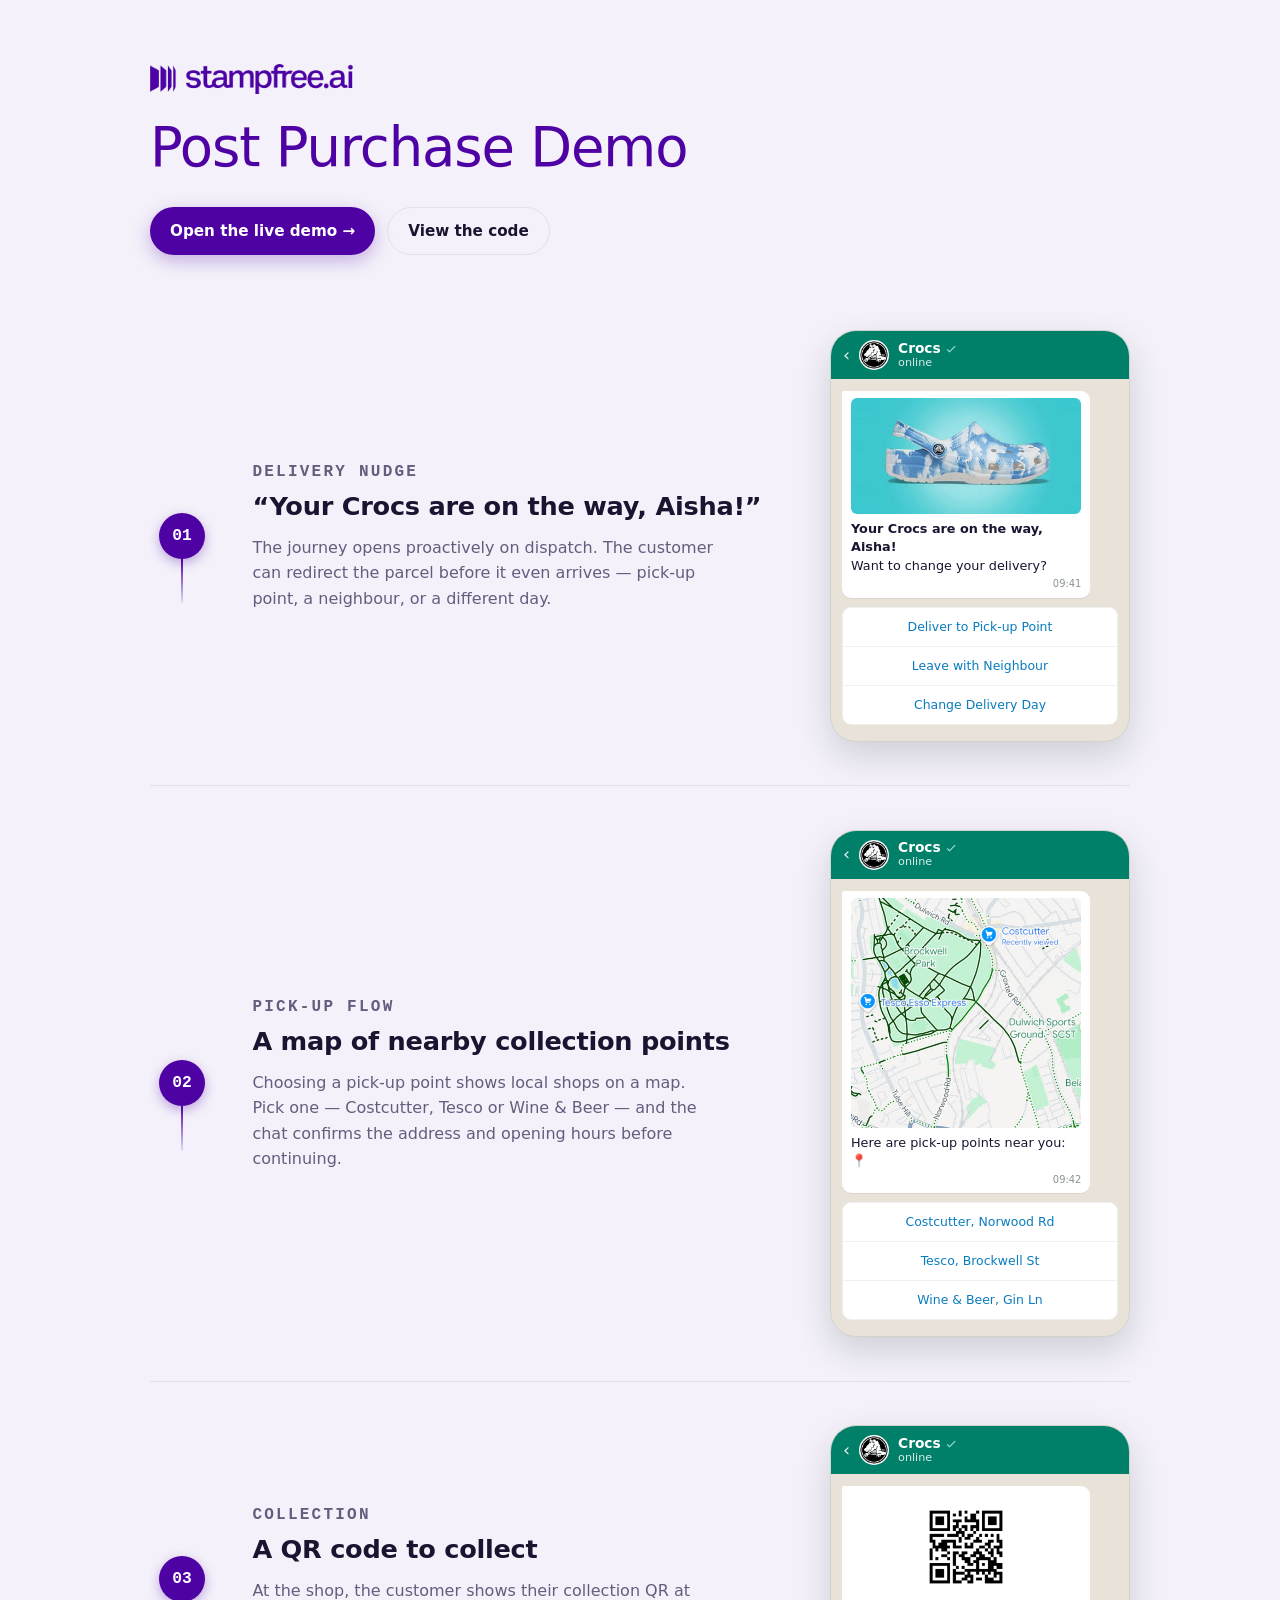
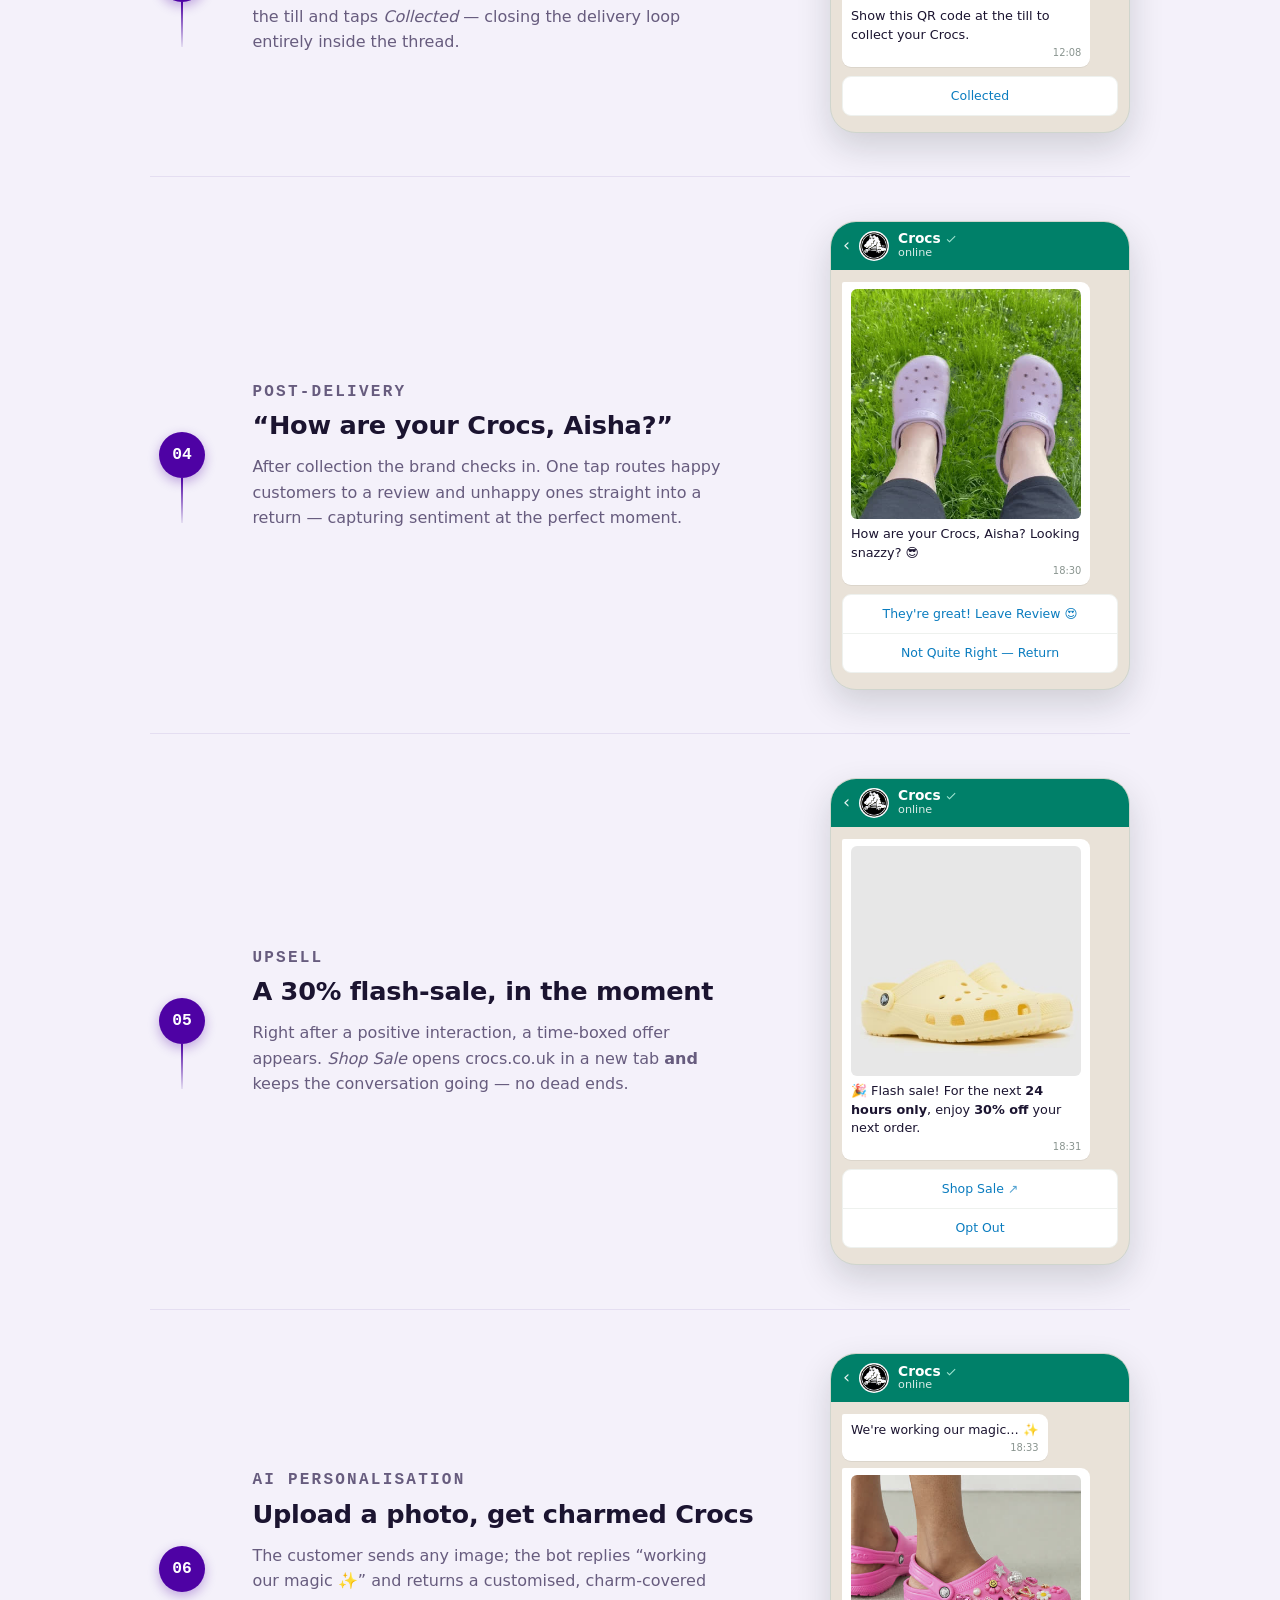
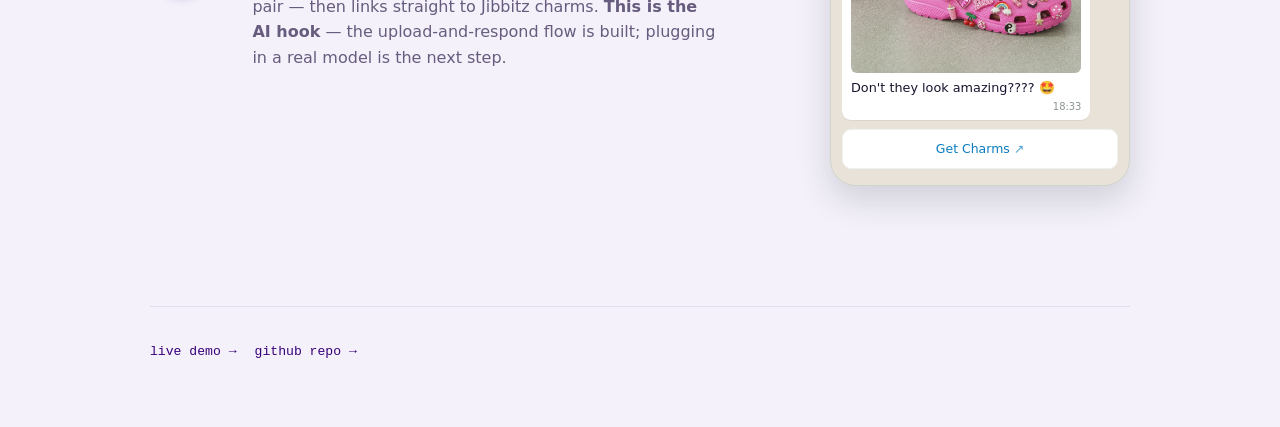
==== walkthrough.html @ 8219fe37 "Add Post Purchase Demo walkthrough page (self-contained)" ====
<!DOCTYPE html>
<html lang="en">
<head>
<meta charset="UTF-8">
<meta name="viewport" content="width=device-width, initial-scale=1.0">
<title>Crocs × WhatsApp — the delivery journey</title>
<meta name="description" content="A clickable demo of a whole post-purchase journey inside one WhatsApp chat — delivery, collection, feedback, upsell and AI photo personalisation.">
<style>
  :root{
    --ground:#F4F1FA; --card:#FFFFFF; --ink:#1B1430; --muted:#675C7E;
    --accent:#4E02A4; --accent-deep:#37017A; --mint:#ECE3FA; --line:#E4DEF1;
    --wa-bar:#008069; --wa-screen:#E9E2D8; --bubble-in:#FFFFFF; --bubble-out:#D9FDD3;
    --sans:ui-sans-serif,system-ui,-apple-system,"Segoe UI",Roboto,Helvetica,Arial,sans-serif;
    --mono:ui-monospace,"SF Mono","Cascadia Mono","Roboto Mono",Menlo,Consolas,monospace;
  }
  *{box-sizing:border-box}
  body{margin:0;background:var(--ground);color:var(--ink);font-family:var(--sans);
    line-height:1.6;-webkit-font-smoothing:antialiased;text-rendering:optimizeLegibility}
  .wrap{max-width:1060px;margin:0 auto;padding:clamp(28px,5vw,72px) clamp(20px,4vw,40px)}

  /* ---- masthead ---- */
  .logo{height:30px;width:auto;display:block;margin:0 0 26px}
  h1{font-size:clamp(2.1rem,5.2vw,3.4rem);line-height:1.04;letter-spacing:-.02em;font-weight:400;
    color:var(--accent);margin:0;max-width:18ch;text-wrap:balance}
  .dek{font-size:clamp(1.02rem,1.6vw,1.18rem);color:var(--muted);max-width:60ch;margin:22px 0 0}
  .actions{display:flex;flex-wrap:wrap;gap:12px;margin-top:30px}
  .btn{font:inherit;font-weight:600;font-size:.95rem;text-decoration:none;border-radius:999px;
    padding:11px 20px;display:inline-flex;align-items:center;gap:8px;transition:transform .15s,box-shadow .15s}
  .btn:hover{transform:translateY(-1px)}
  .btn.primary{background:var(--accent);color:#fff;box-shadow:0 6px 18px rgba(78,2,164,.28)}
  .btn.primary:hover{box-shadow:0 10px 26px rgba(78,2,164,.36)}
  .btn.ghost{background:transparent;color:var(--ink);border:1.5px solid var(--line)}
  .btn.ghost:hover{border-color:var(--accent)}
  .btn:focus-visible{outline:3px solid var(--accent);outline-offset:3px}

  .lead-note{margin-top:34px;padding:16px 20px;background:var(--card);border:1px solid var(--line);
    border-left:3px solid var(--accent);border-radius:10px;font-size:.95rem;color:var(--muted);max-width:64ch}
  .lead-note b{color:var(--ink);font-weight:600}

  /* ---- timeline ---- */
  .steps{margin-top:clamp(18px,2.5vw,32px);position:relative}
  .step{display:grid;grid-template-columns:64px 1fr 300px;gap:clamp(20px,3vw,44px);
    align-items:center;position:relative;padding:clamp(26px,3.4vw,48px) 0}
  .step + .step{border-top:1px solid var(--line)}
  .gutter{position:relative;display:flex;justify-content:center}
  .badge{width:46px;height:46px;border-radius:50%;background:var(--accent);color:#fff;
    font-family:var(--mono);font-weight:700;font-size:1.02rem;display:flex;align-items:center;justify-content:center;
    box-shadow:0 4px 12px rgba(78,2,164,.32);position:relative;z-index:2}
  /* connecting spine */
  .step:not(:last-child) .gutter::after{content:"";position:absolute;top:46px;bottom:calc(-1 * clamp(26px,3.4vw,48px) - 1px);
    left:50%;transform:translateX(-50%);width:2px;background:linear-gradient(var(--accent),var(--line));z-index:1}

  .copy h2{font-size:clamp(1.3rem,2.2vw,1.6rem);font-weight:700;letter-spacing:-.01em;margin:0 0 8px;text-wrap:balance}
  .copy p{margin:0;color:var(--muted);font-size:1rem;max-width:46ch}
  .tag{font-family:var(--mono);font-size:.68rem;letter-spacing:.14em;text-transform:uppercase;
    color:var(--accent-deep);margin:0 0 10px;font-weight:600}

  /* ---- phone "screenshot" ---- */
  .phone{width:100%;max-width:300px;justify-self:center;border-radius:26px;overflow:hidden;
    background:var(--wa-screen);border:1px solid #cfd5cd;box-shadow:0 14px 34px rgba(17,34,28,.16);
    display:flex;flex-direction:column}
  .wa-bar{background:var(--wa-bar);color:#fff;display:flex;align-items:center;gap:9px;padding:9px 12px}
  .wa-bar .back{font-size:1.1rem;line-height:1;opacity:.9}
  .wa-bar img.ava{width:30px;height:30px;border-radius:50%;object-fit:cover;background:#fff;flex:0 0 auto}
  .wa-bar .who{display:flex;flex-direction:column;line-height:1.15;min-width:0}
  .wa-bar .who .nm{font-size:.86rem;font-weight:600;display:flex;align-items:center;gap:4px}
  .wa-bar .who .nm svg{width:12px;height:12px;fill:#9FE3D0}
  .wa-bar .who .on{font-size:.7rem;opacity:.85}
  .screen{padding:12px 11px 16px;display:flex;flex-direction:column;gap:7px}
  .bubble{max-width:90%;font-size:.8rem;line-height:1.45;padding:7px 9px 6px;border-radius:9px;
    box-shadow:0 1px .5px rgba(0,0,0,.06)}
  .bubble.in{align-self:flex-start;background:var(--bubble-in);border-radius:2px 9px 9px 9px}
  .bubble img.shot{width:100%;border-radius:6px;display:block;margin-bottom:6px}
  .qrwrap{background:#fff;border-radius:6px;padding:6px;margin-bottom:6px}
  .qrwrap img{width:96px;display:block;margin:0 auto}
  .time{font-size:.62rem;color:#8a9590;text-align:right;margin-top:2px}
  .opts{align-self:stretch;background:#fff;border-radius:9px;overflow:hidden;border:1px solid #eef1ee;margin-top:2px}
  .opt{padding:9px;text-align:center;font-size:.78rem;font-weight:500;color:#0a7cbf}
  .opt + .opt{border-top:1px solid #eef1ee}
  .opt.link::after{content:" ↗";opacity:.7}

  /* ---- footer ---- */
  .foot{margin-top:clamp(46px,6vw,80px);border-top:1px solid var(--line);padding-top:30px;
    display:grid;grid-template-columns:1fr;gap:18px}
  .foot h3{margin:0 0 6px;font-size:1.05rem;font-weight:700}
  .foot p{margin:0;color:var(--muted);font-size:.95rem;max-width:70ch}
  .foot code{font-family:var(--mono);font-size:.85em;background:#fff;border:1px solid var(--line);
    padding:1px 6px;border-radius:5px;color:var(--accent-deep)}
  .foot .links{font-family:var(--mono);font-size:.82rem;display:flex;flex-wrap:wrap;gap:18px;margin-top:4px}
  .foot a{color:var(--accent-deep);text-decoration:none;border-bottom:1px solid transparent}
  .foot a:hover{border-bottom-color:var(--accent)}

  @media (max-width:760px){
    .step{grid-template-columns:48px 1fr;gap:18px 16px}
    .phone{grid-column:1 / -1;max-width:280px;justify-self:start;margin-top:6px}
    .step:not(:last-child) .gutter::after{bottom:-18px}
    .badge{width:40px;height:40px;font-size:.92rem}
  }

  .reveal{opacity:0;transform:translateY(14px);transition:opacity .6s ease,transform .6s ease}
  .reveal.in{opacity:1;transform:none}
  @media (prefers-reduced-motion:reduce){.reveal{opacity:1;transform:none;transition:none}}
</style>
</head>
<body>
<div class="wrap">
  <header>
    <img class="logo" src="[data-uri]" alt="stampfree.ai">
    <h1>Post Purchase Demo</h1>
    <div class="actions">
      <a class="btn primary" href="https://pipgdm.github.io/crocs-whatsapp-demo/" target="_blank" rel="noopener">Open the live demo →</a>
      <a class="btn ghost" href="https://github.com/pipgdm/crocs-whatsapp-demo" target="_blank" rel="noopener">View the code</a>
    </div>
  </header>

  <main class="steps">

    <section class="step reveal">
      <div class="gutter"><div class="badge">01</div></div>
      <div class="copy">
        <p class="tag">Delivery nudge</p>
        <h2>“Your Crocs are on the way, Aisha!”</h2>
        <p>The journey opens proactively on dispatch. The customer can redirect the parcel before it even arrives — pick-up point, a neighbour, or a different day.</p>
      </div>
      <div class="phone" aria-hidden="true">
        <div class="wa-bar"><span class="back">‹</span><img class="ava" src="[data-uri]" alt=""><div class="who"><span class="nm">Crocs <svg viewBox="0 0 24 24"><path d="M9 16.17 4.83 12l-1.42 1.41L9 19 21 7l-1.41-1.41z"/></svg></span><span class="on">online</span></div></div>
        <div class="screen">
          <div class="bubble in"><img class="shot" src="[data-uri]" alt="Crocs on the way"><b>Your Crocs are on the way, Aisha!</b><br>Want to change your delivery?<div class="time">09:41</div></div>
          <div class="opts"><div class="opt">Deliver to Pick-up Point</div><div class="opt">Leave with Neighbour</div><div class="opt">Change Delivery Day</div></div>
        </div>
      </div>
    </section>

    <section class="step reveal">
      <div class="gutter"><div class="badge">02</div></div>
      <div class="copy">
        <p class="tag">Pick-up flow</p>
        <h2>A map of nearby collection points</h2>
        <p>Choosing a pick-up point shows local shops on a map. Pick one — Costcutter, Tesco or Wine&nbsp;&amp;&nbsp;Beer — and the chat confirms the address and opening hours before continuing.</p>
      </div>
      <div class="phone" aria-hidden="true">
        <div class="wa-bar"><span class="back">‹</span><img class="ava" src="[data-uri]" alt=""><div class="who"><span class="nm">Crocs <svg viewBox="0 0 24 24"><path d="M9 16.17 4.83 12l-1.42 1.41L9 19 21 7l-1.41-1.41z"/></svg></span><span class="on">online</span></div></div>
        <div class="screen">
          <div class="bubble in"><img class="shot" src="[data-uri]" alt="Map of pick-up points">Here are pick-up points near you: 📍<div class="time">09:42</div></div>
          <div class="opts"><div class="opt">Costcutter, Norwood Rd</div><div class="opt">Tesco, Brockwell St</div><div class="opt">Wine &amp; Beer, Gin Ln</div></div>
        </div>
      </div>
    </section>

    <section class="step reveal">
      <div class="gutter"><div class="badge">03</div></div>
      <div class="copy">
        <p class="tag">Collection</p>
        <h2>A QR code to collect</h2>
        <p>At the shop, the customer shows their collection QR at the till and taps <em>Collected</em> — closing the delivery loop entirely inside the thread.</p>
      </div>
      <div class="phone" aria-hidden="true">
        <div class="wa-bar"><span class="back">‹</span><img class="ava" src="[data-uri]" alt=""><div class="who"><span class="nm">Crocs <svg viewBox="0 0 24 24"><path d="M9 16.17 4.83 12l-1.42 1.41L9 19 21 7l-1.41-1.41z"/></svg></span><span class="on">online</span></div></div>
        <div class="screen">
          <div class="bubble in"><div class="qrwrap"><img src="[data-uri]" alt="Collection QR code"></div>Show this QR code at the till to collect your Crocs.<div class="time">12:08</div></div>
          <div class="opts"><div class="opt">Collected</div></div>
        </div>
      </div>
    </section>

    <section class="step reveal">
      <div class="gutter"><div class="badge">04</div></div>
      <div class="copy">
        <p class="tag">Post-delivery</p>
        <h2>“How are your Crocs, Aisha?”</h2>
        <p>After collection the brand checks in. One tap routes happy customers to a review and unhappy ones straight into a return — capturing sentiment at the perfect moment.</p>
      </div>
      <div class="phone" aria-hidden="true">
        <div class="wa-bar"><span class="back">‹</span><img class="ava" src="[data-uri]" alt=""><div class="who"><span class="nm">Crocs <svg viewBox="0 0 24 24"><path d="M9 16.17 4.83 12l-1.42 1.41L9 19 21 7l-1.41-1.41z"/></svg></span><span class="on">online</span></div></div>
        <div class="screen">
          <div class="bubble in"><img class="shot" src="[data-uri]" alt="Crocs delivered">How are your Crocs, Aisha? Looking snazzy? 😎<div class="time">18:30</div></div>
          <div class="opts"><div class="opt">They&#39;re great! Leave Review 😍</div><div class="opt">Not Quite Right — Return</div></div>
        </div>
      </div>
    </section>

    <section class="step reveal">
      <div class="gutter"><div class="badge">05</div></div>
      <div class="copy">
        <p class="tag">Upsell</p>
        <h2>A 30% flash-sale, in the moment</h2>
        <p>Right after a positive interaction, a time-boxed offer appears. <em>Shop Sale</em> opens crocs.co.uk in a new tab <b>and</b> keeps the conversation going — no dead ends.</p>
      </div>
      <div class="phone" aria-hidden="true">
        <div class="wa-bar"><span class="back">‹</span><img class="ava" src="[data-uri]" alt=""><div class="who"><span class="nm">Crocs <svg viewBox="0 0 24 24"><path d="M9 16.17 4.83 12l-1.42 1.41L9 19 21 7l-1.41-1.41z"/></svg></span><span class="on">online</span></div></div>
        <div class="screen">
          <div class="bubble in"><img class="shot" src="[data-uri]" alt="30% off flash sale">🎉 Flash sale! For the next <b>24 hours only</b>, enjoy <b>30% off</b> your next order.<div class="time">18:31</div></div>
          <div class="opts"><div class="opt link">Shop Sale</div><div class="opt">Opt Out</div></div>
        </div>
      </div>
    </section>

    <section class="step reveal">
      <div class="gutter"><div class="badge">06</div></div>
      <div class="copy">
        <p class="tag">AI personalisation</p>
        <h2>Upload a photo, get charmed Crocs</h2>
        <p>The customer sends any image; the bot replies “working our magic ✨” and returns a customised, charm-covered pair — then links straight to Jibbitz charms. <b>This is the AI hook</b> — the upload-and-respond flow is built; plugging in a real model is the next step.</p>
      </div>
      <div class="phone" aria-hidden="true">
        <div class="wa-bar"><span class="back">‹</span><img class="ava" src="[data-uri]" alt=""><div class="who"><span class="nm">Crocs <svg viewBox="0 0 24 24"><path d="M9 16.17 4.83 12l-1.42 1.41L9 19 21 7l-1.41-1.41z"/></svg></span><span class="on">online</span></div></div>
        <div class="screen">
          <div class="bubble in" style="font-size:.78rem">We&#39;re working our magic… ✨<div class="time">18:33</div></div>
          <div class="bubble in"><img class="shot" src="[data-uri]" alt="Customised charm Crocs">Don&#39;t they look amazing???? 🤩<div class="time">18:33</div></div>
          <div class="opts"><div class="opt link">Get Charms</div></div>
        </div>
      </div>
    </section>

  </main>

  <footer class="foot">
    <div class="links">
      <a href="https://pipgdm.github.io/crocs-whatsapp-demo/" target="_blank" rel="noopener">live demo →</a>
      <a href="https://github.com/pipgdm/crocs-whatsapp-demo" target="_blank" rel="noopener">github repo →</a>
    </div>
  </footer>
</div>

<script>
  (function(){
    var els=document.querySelectorAll('.reveal');
    if(!('IntersectionObserver' in window)||window.matchMedia('(prefers-reduced-motion:reduce)').matches){
      els.forEach(function(e){e.classList.add('in')});return;
    }
    var io=new IntersectionObserver(function(entries){
      entries.forEach(function(en){if(en.isIntersecting){en.target.classList.add('in');io.unobserve(en.target);}});
    },{threshold:.16});
    els.forEach(function(e){io.observe(e)});
  })();
</script>
</body>
</html>
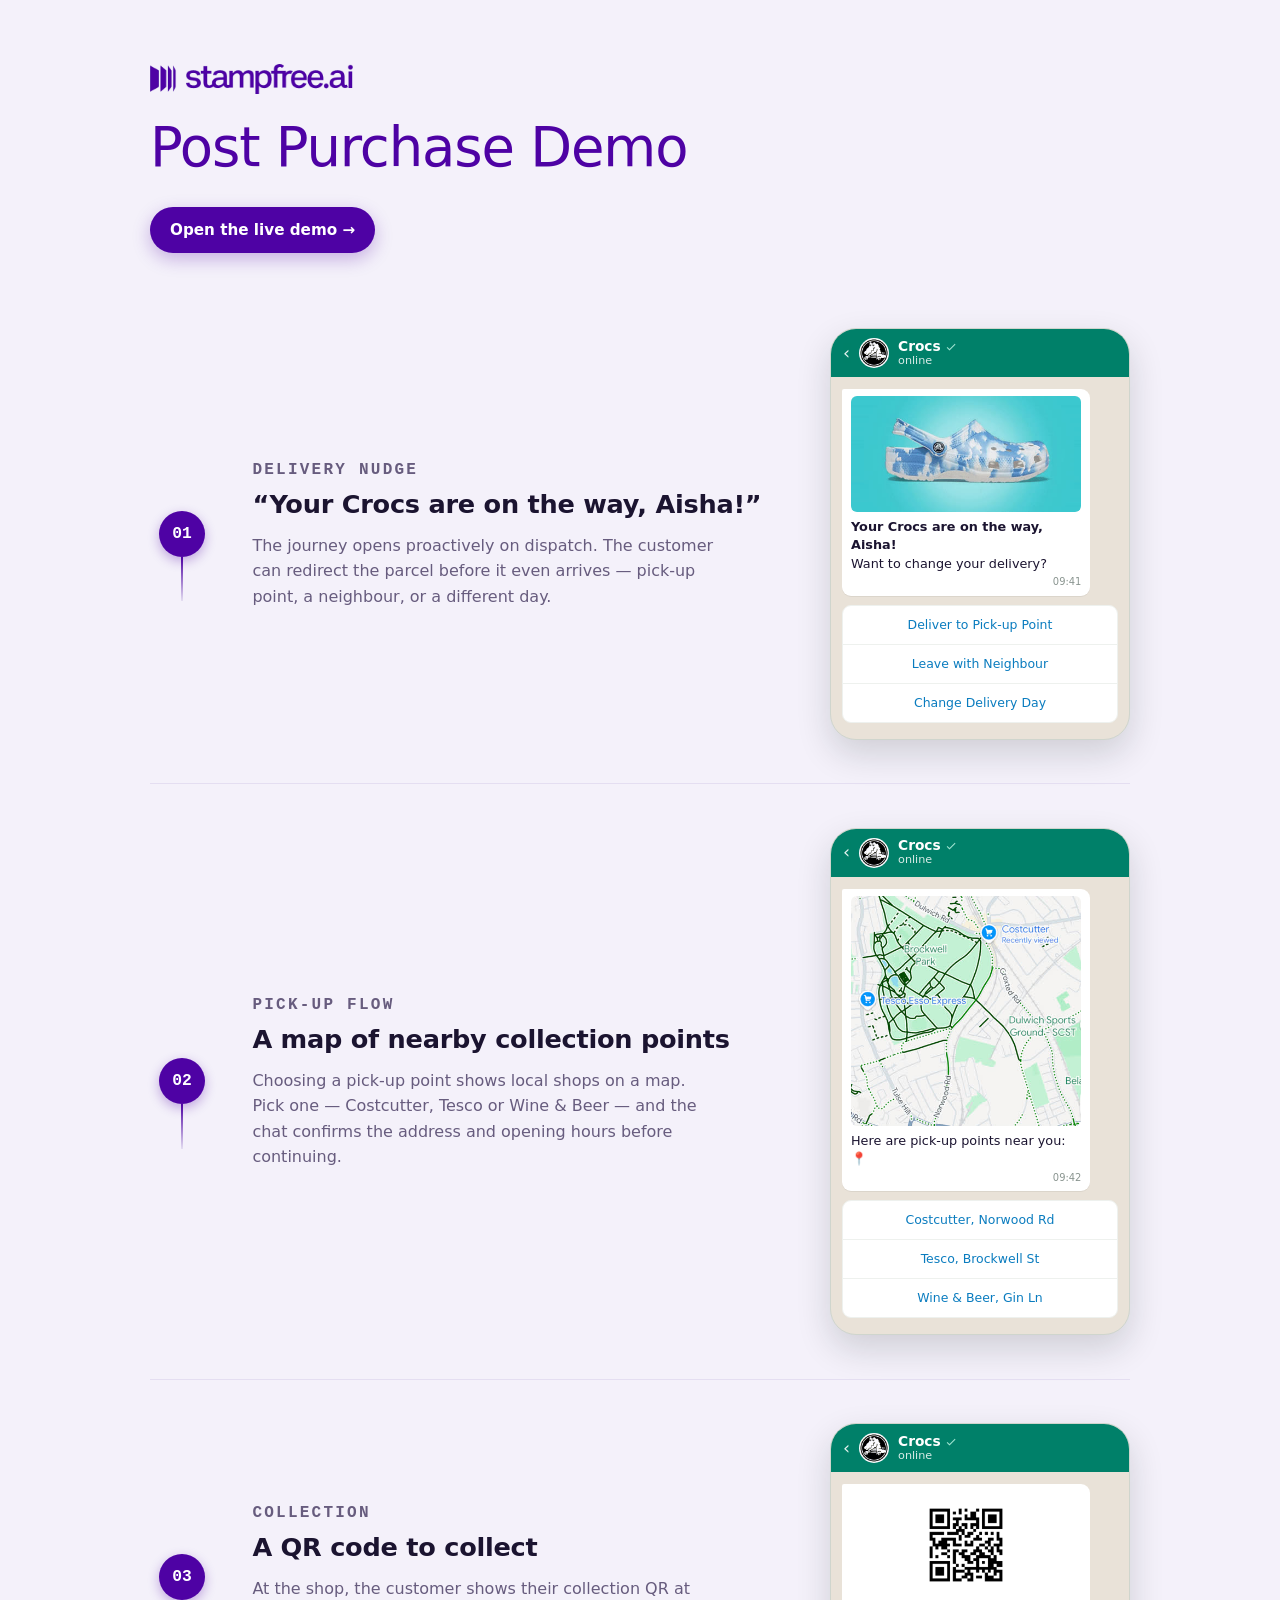
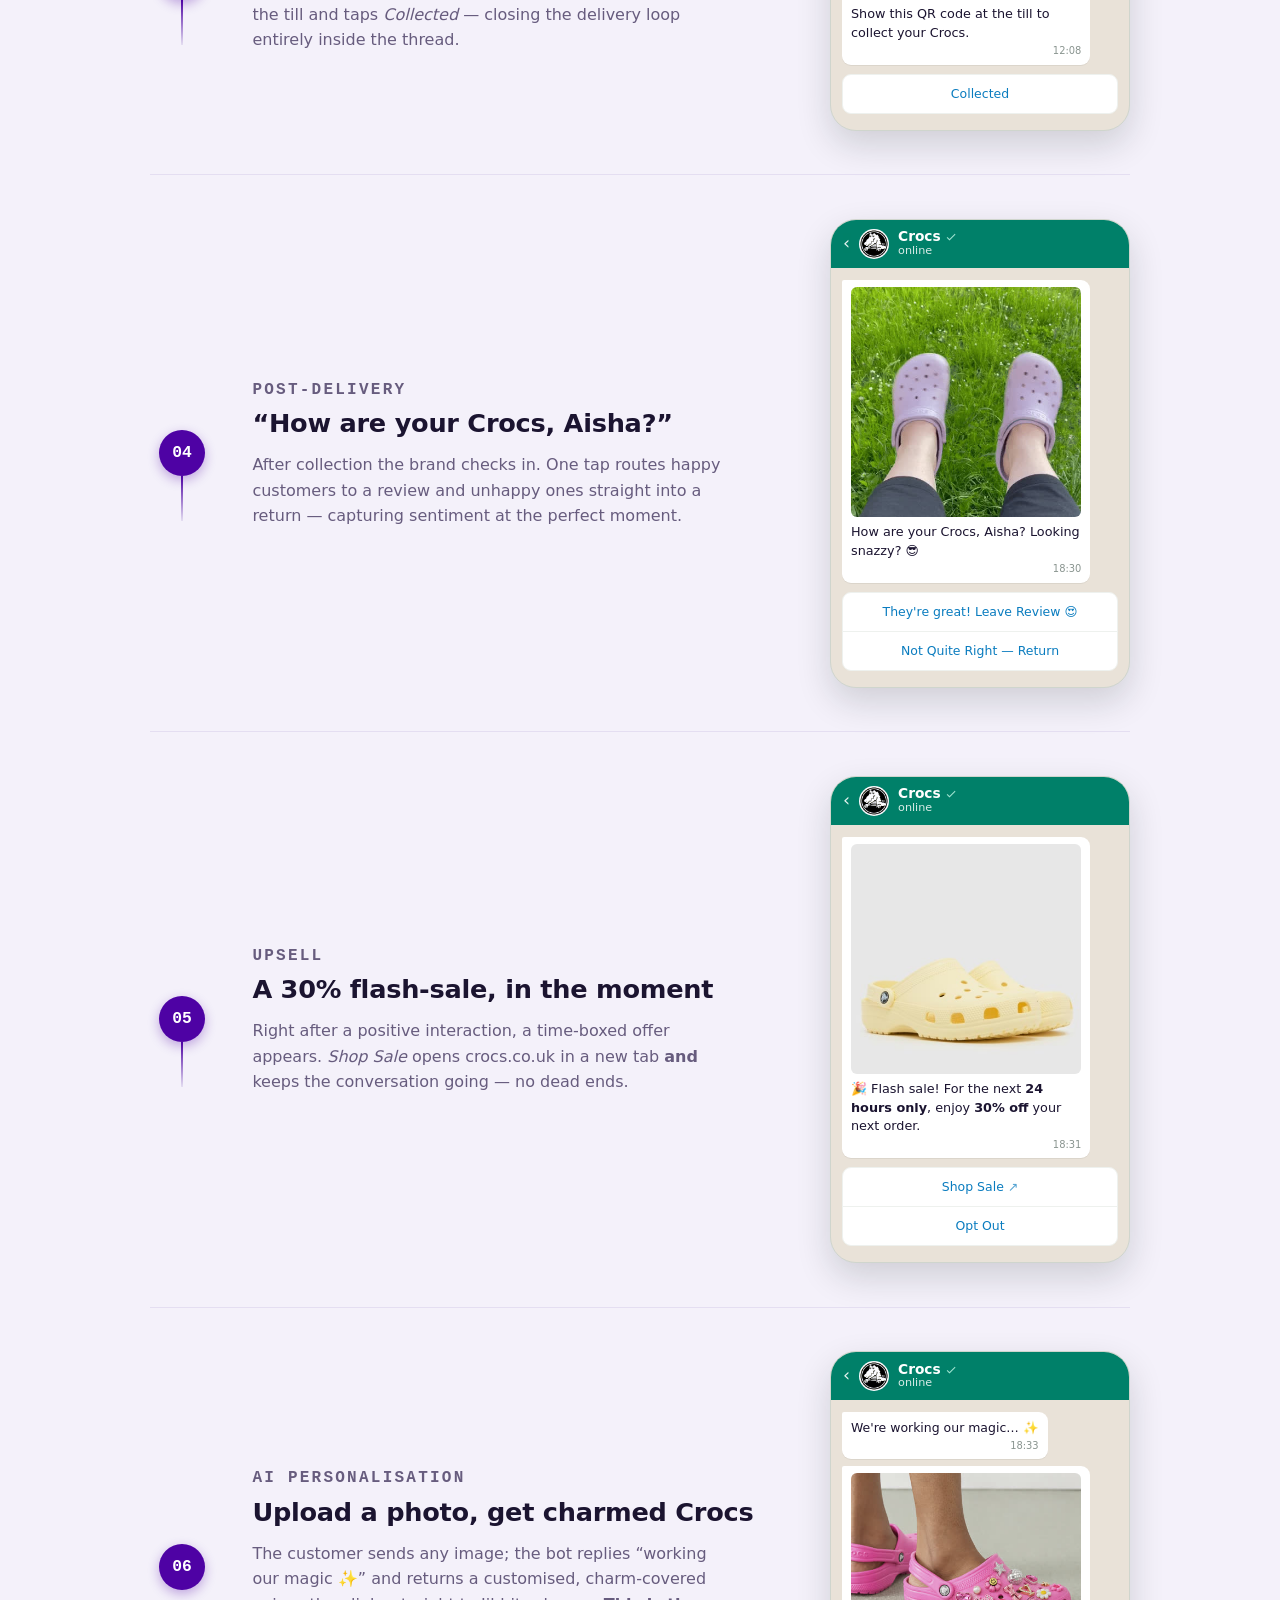
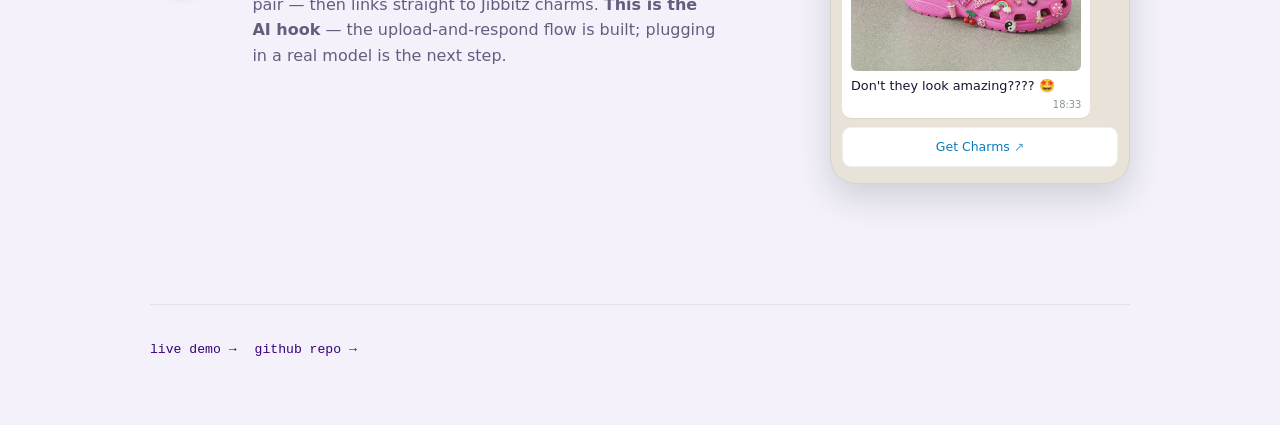
==== commit 286232de: "QR step delivered heading; walkthrough: remove View the code + print CSS" ====
--- a/walkthrough.html
+++ b/walkthrough.html
@@ -100,6 +100,16 @@
   .reveal{opacity:0;transform:translateY(14px);transition:opacity .6s ease,transform .6s ease}
   .reveal.in{opacity:1;transform:none}
   @media (prefers-reduced-motion:reduce){.reveal{opacity:1;transform:none;transition:none}}
+
+  /* Print / Save-as-PDF: show everything, keep colours, keep steps whole */
+  @media print{
+    *{-webkit-print-color-adjust:exact;print-color-adjust:exact}
+    body{background:#fff}
+    .wrap{max-width:none;padding:24px 28px}
+    .reveal{opacity:1 !important;transform:none !important;transition:none !important}
+    .step{break-inside:avoid;page-break-inside:avoid}
+    .btn{border:1px solid var(--line)}
+  }
 </style>
 </head>
 <body>
@@ -109,7 +119,6 @@
     <h1>Post Purchase Demo</h1>
     <div class="actions">
       <a class="btn primary" href="https://pipgdm.github.io/crocs-whatsapp-demo/" target="_blank" rel="noopener">Open the live demo →</a>
-      <a class="btn ghost" href="https://github.com/pipgdm/crocs-whatsapp-demo" target="_blank" rel="noopener">View the code</a>
     </div>
   </header>
 
